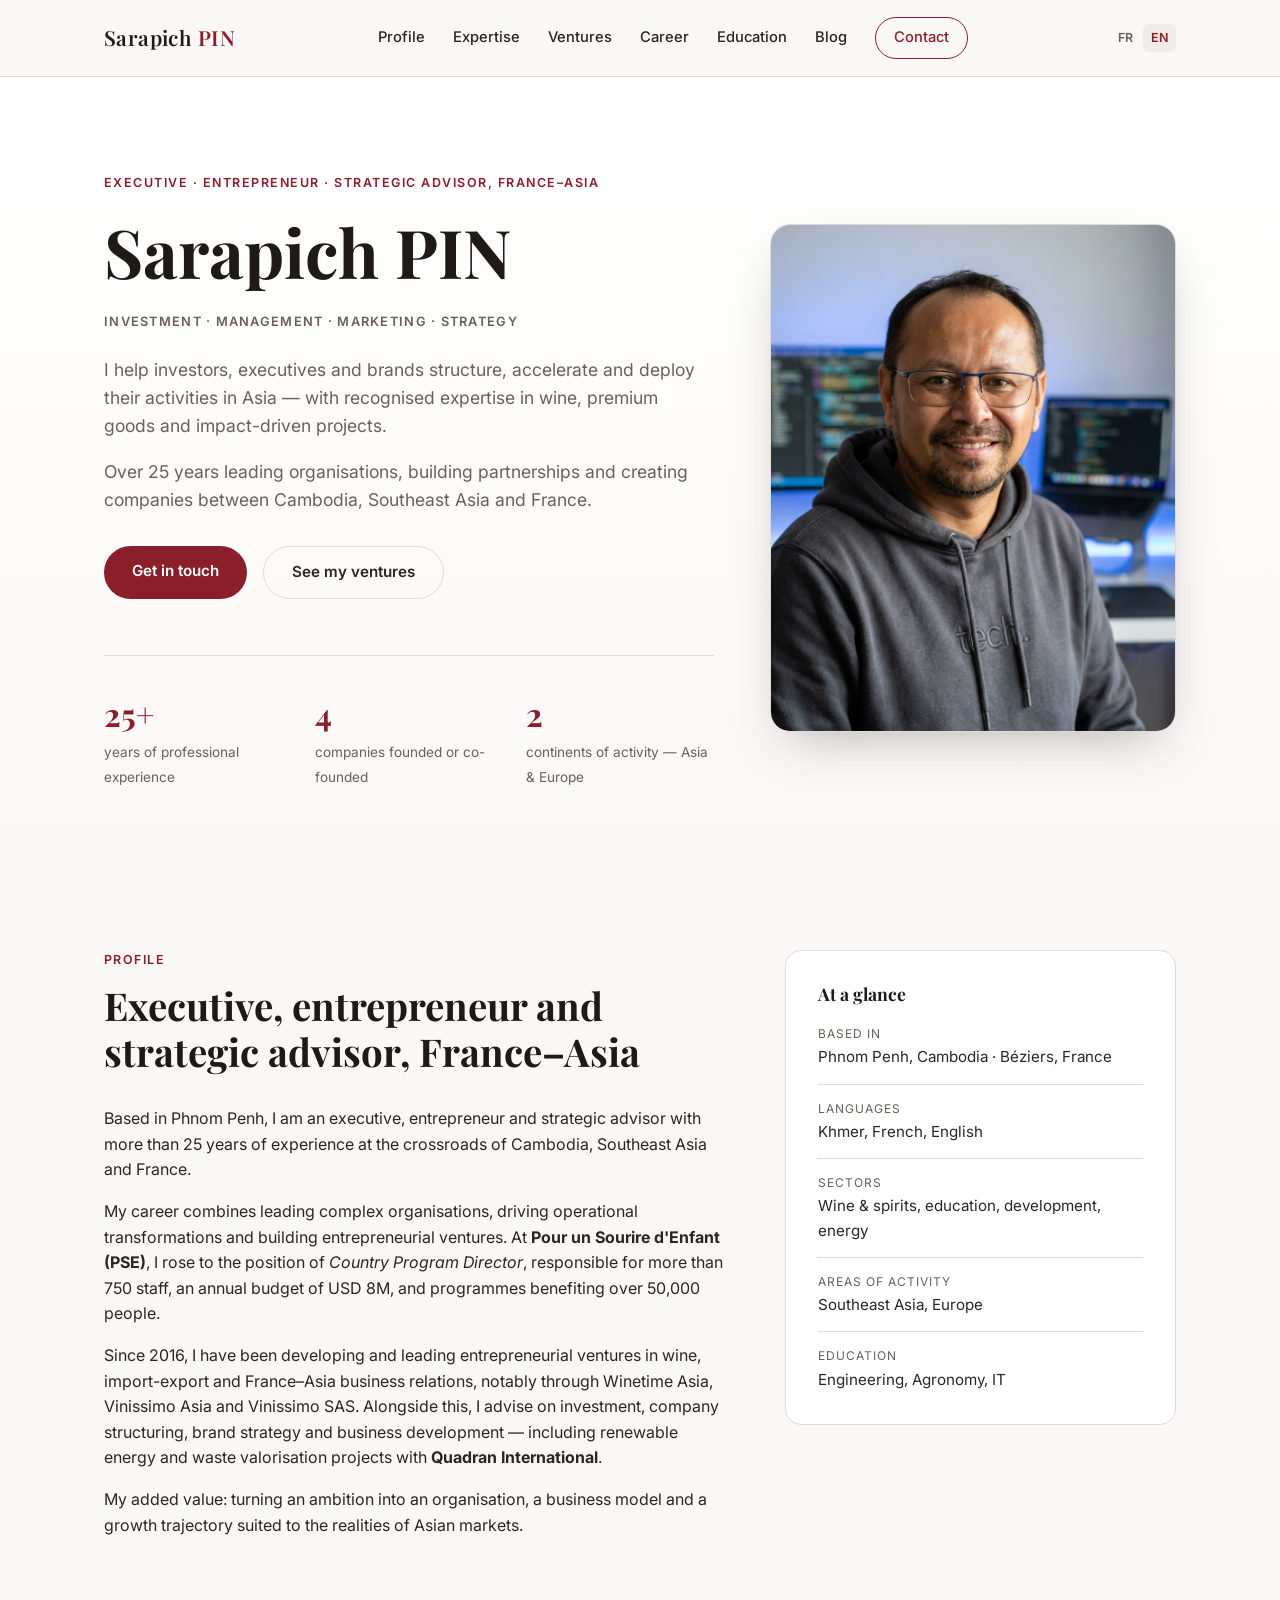
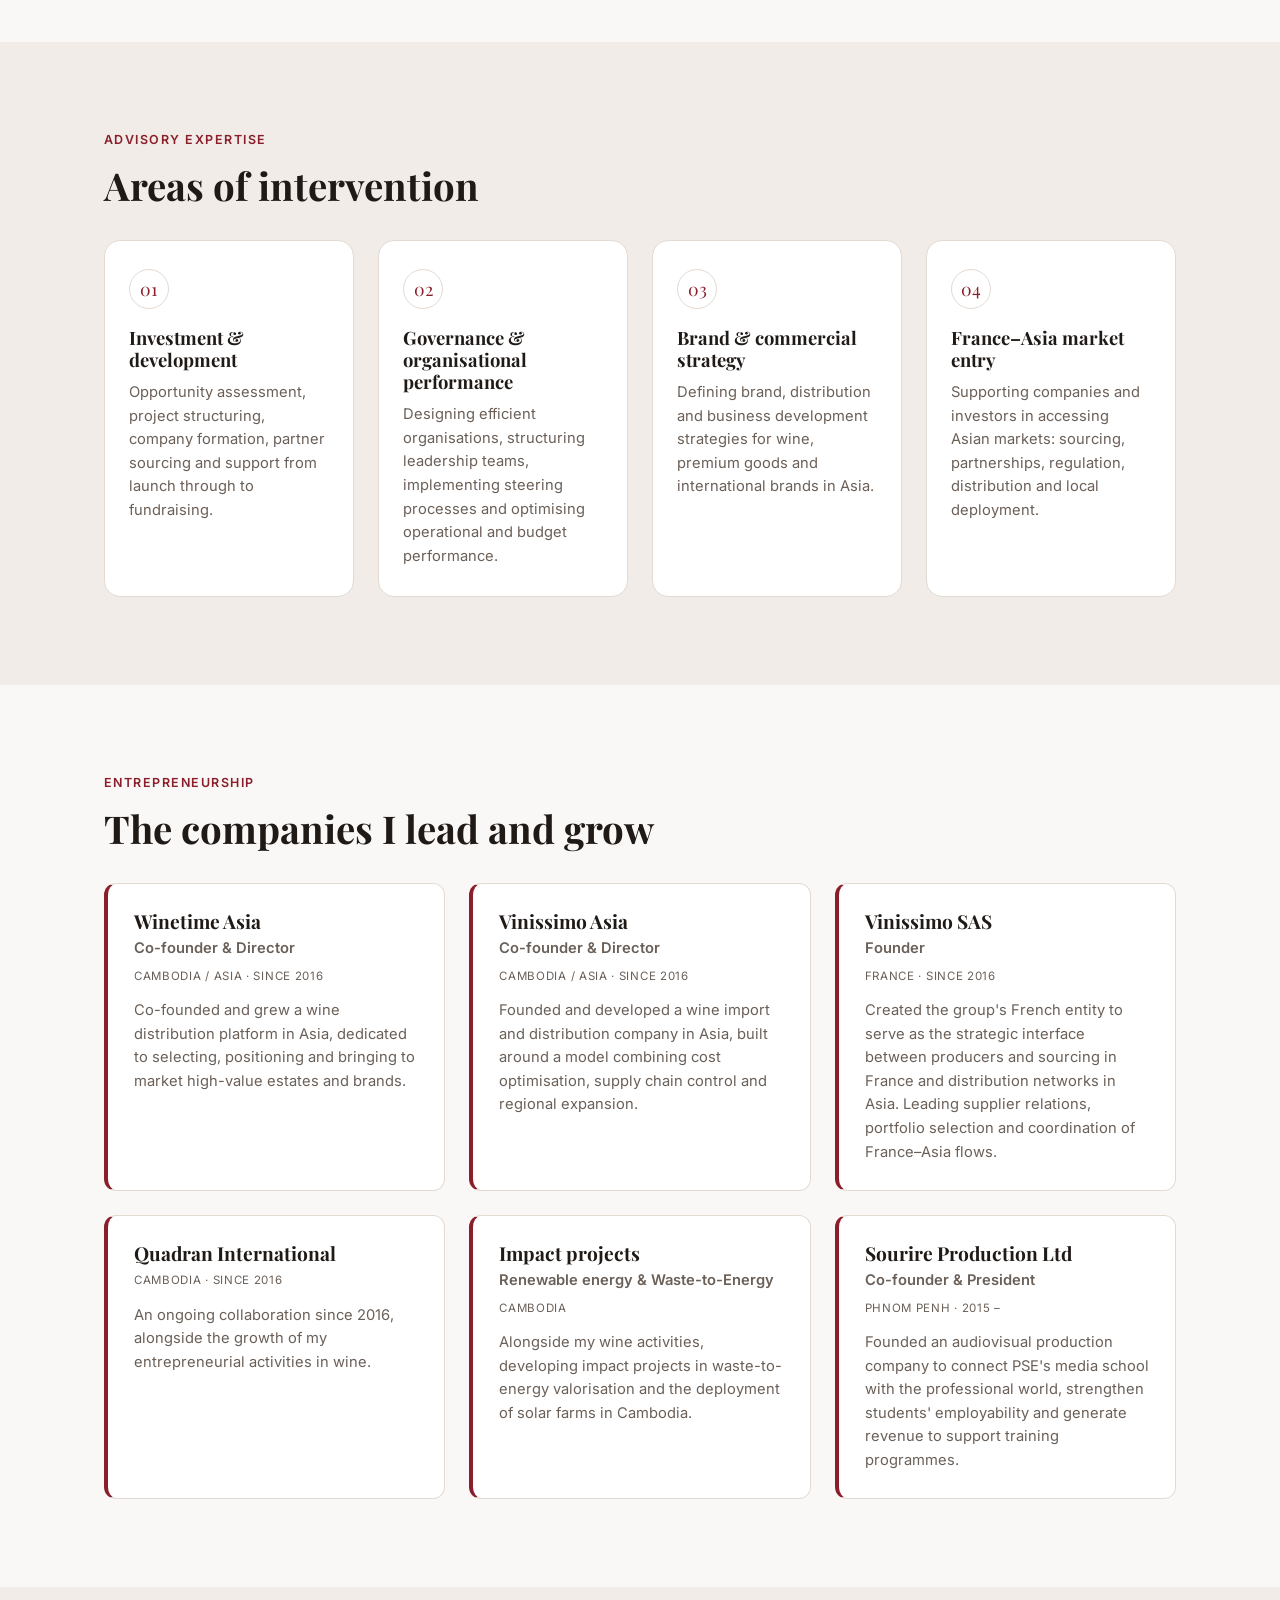
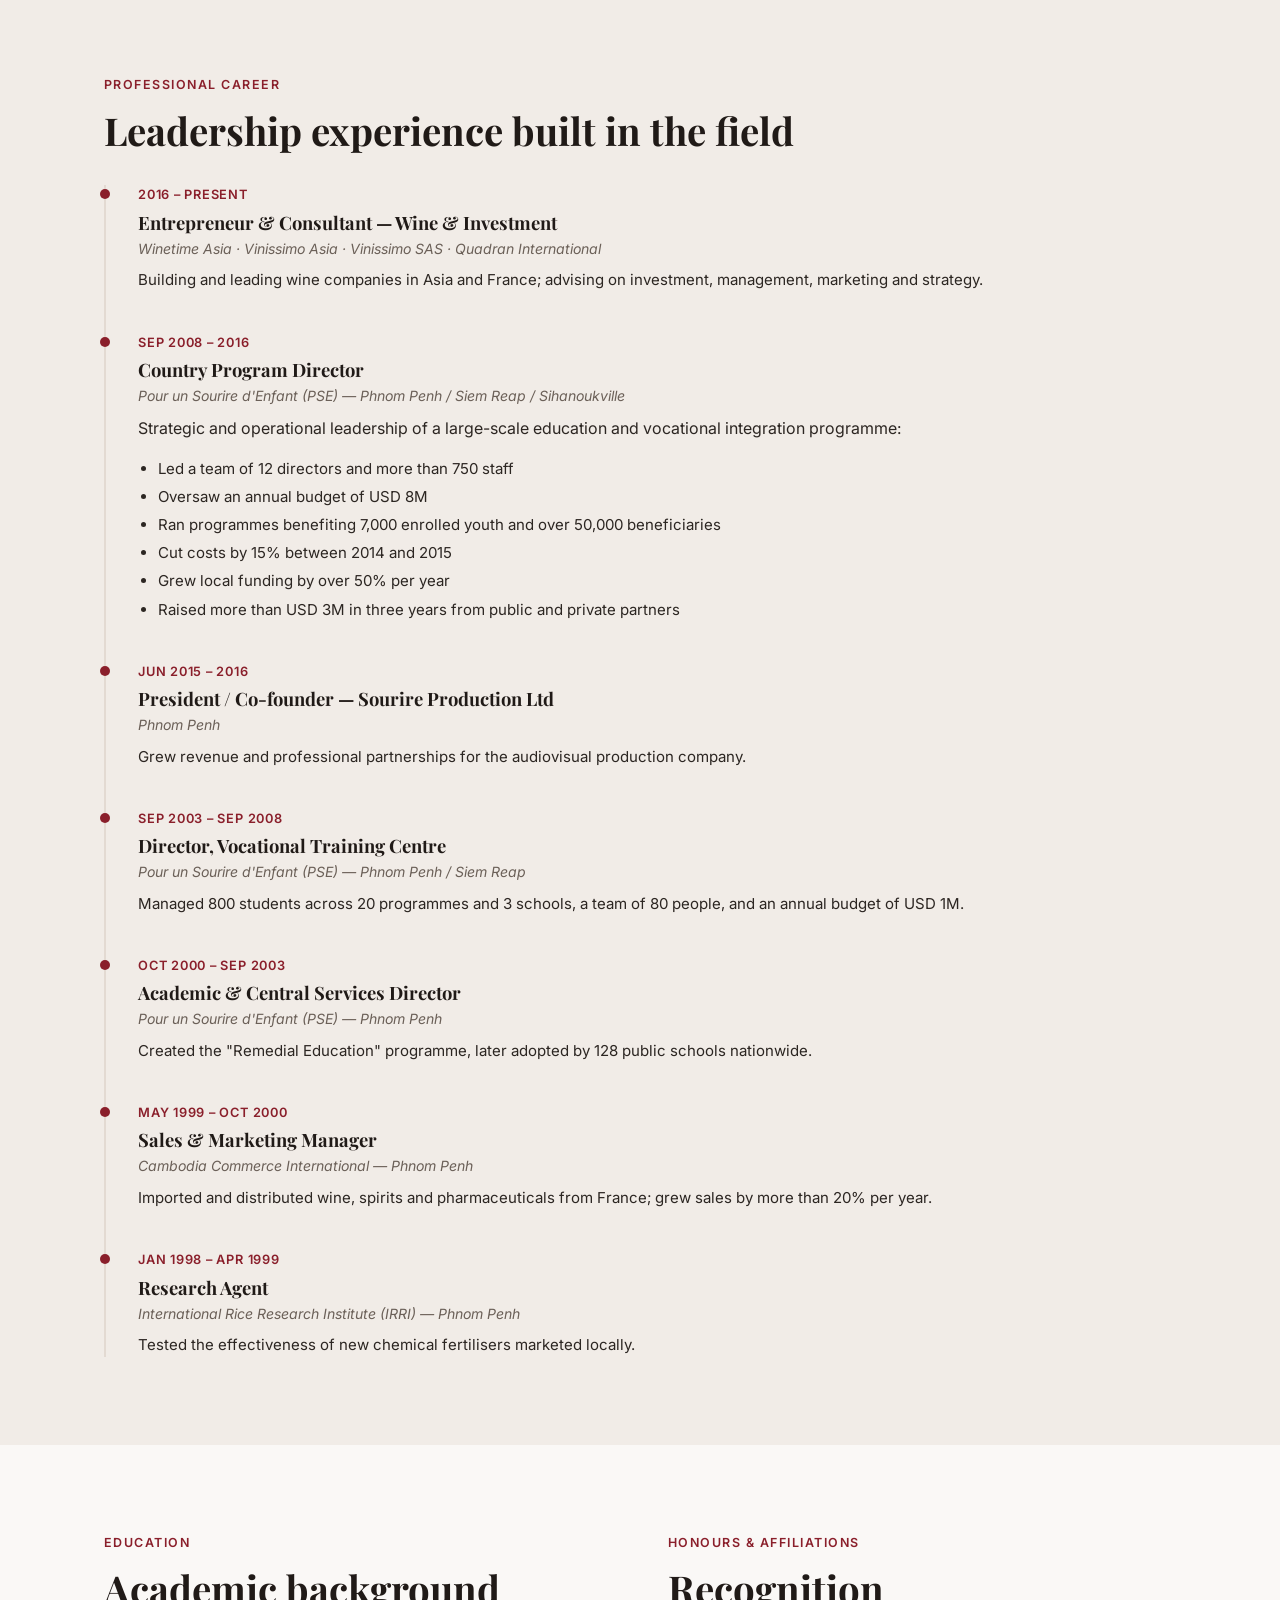
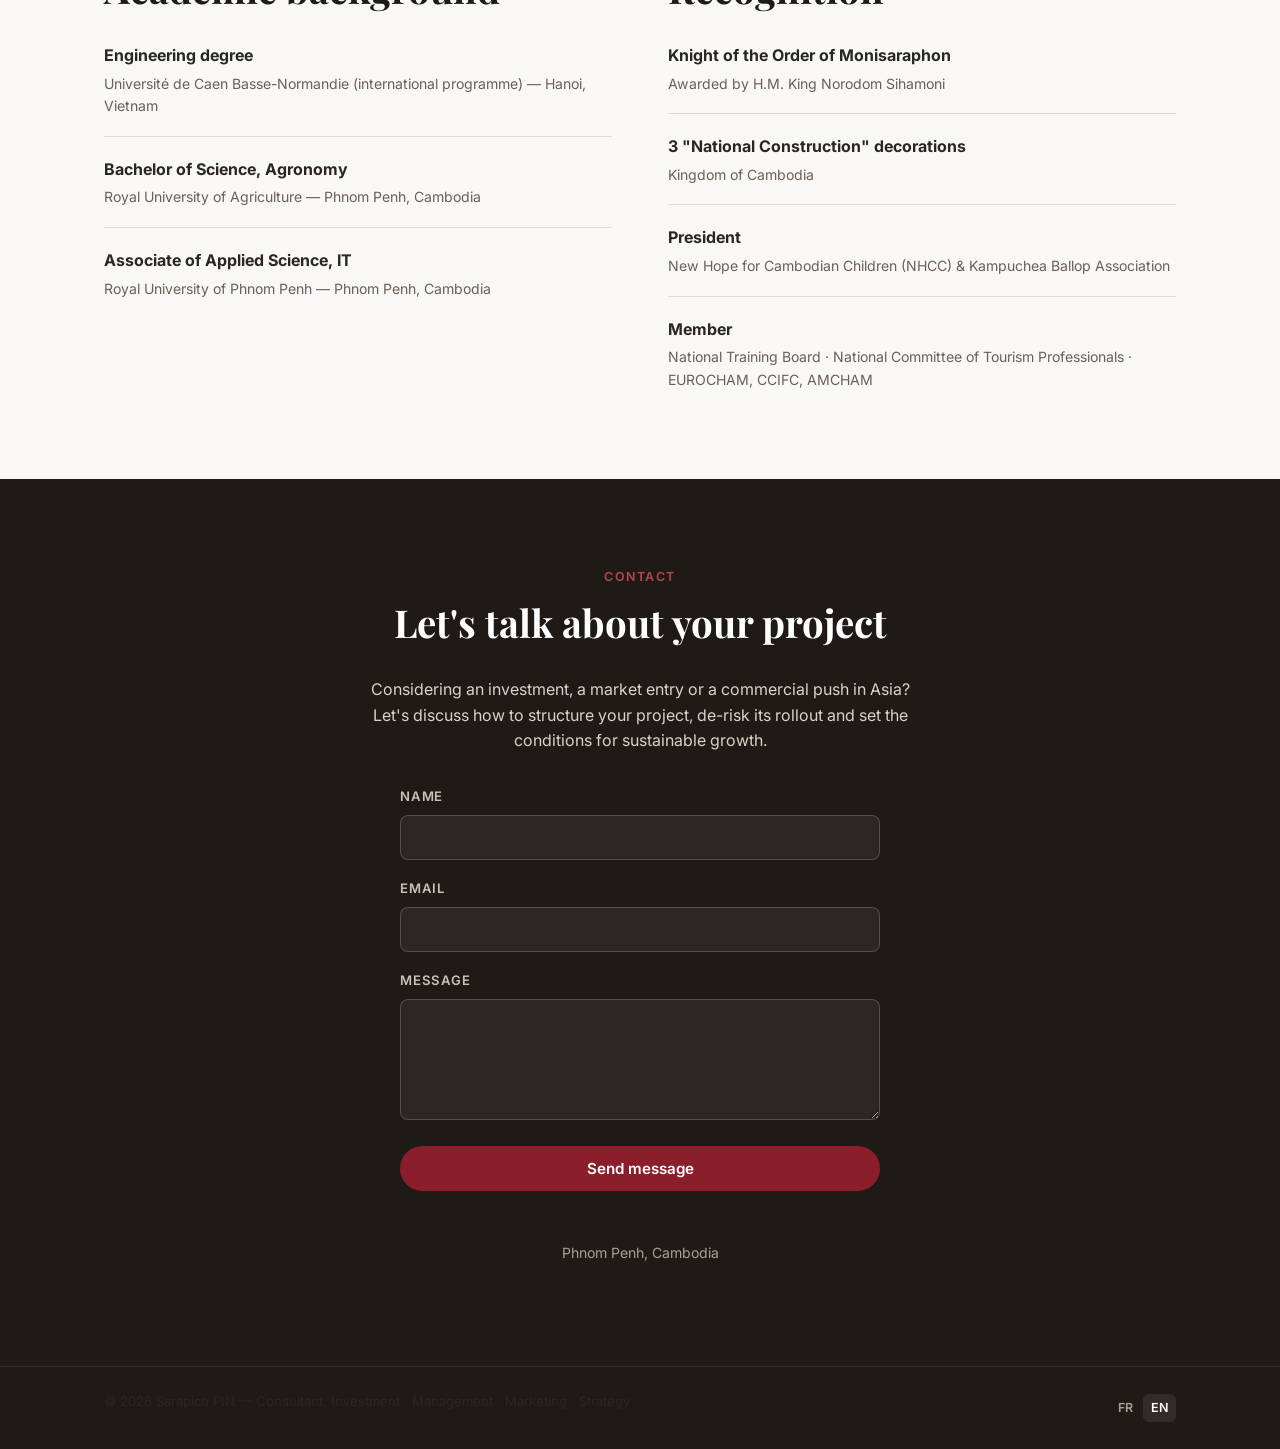
==== en/index.html @ e4fa8f8f "Add English translation of the site with a language switcher - Full English mirror of the site under" ====
<!doctype html>
<html lang="en">
<head>
<meta charset="UTF-8">
<meta name="viewport" content="width=device-width, initial-scale=1.0">
<title>Sarapich PIN — Executive &amp; Entrepreneur, France–Asia | Investment · Management · Marketing · Strategy</title>
<meta name="description" content="Sarapich PIN — Executive, entrepreneur and strategic advisor between France and Asia. Investment, governance, brand strategy and business development, with recognised expertise in wine (Winetime Asia, Vinissimo Asia, Vinissimo SAS).">
<link rel="preconnect" href="https://fonts.googleapis.com">
<link rel="preconnect" href="https://fonts.gstatic.com" crossorigin>
<link href="https://fonts.googleapis.com/css2?family=Playfair+Display:wght@500;600;700&family=Inter:wght@400;500;600;700&display=swap" rel="stylesheet">
<link rel="stylesheet" href="../css/style.css">
</head>
<body>

<header class="site-header" id="top">
  <div class="container header-inner">
    <a href="#top" class="logo">Sarapich <span>PIN</span></a>
    <nav class="nav" id="nav">
      <a href="#about">Profile</a>
      <a href="#expertise">Expertise</a>
      <a href="#ventures">Ventures</a>
      <a href="#experience">Career</a>
      <a href="#credentials">Education</a>
      <a href="blog.html">Blog</a>
      <a href="#contact" class="nav-cta">Contact</a>
    </nav>
    <div class="header-actions">
      <div class="lang-switch">
        <a href="../index.html">FR</a>
        <a href="index.html" class="is-active">EN</a>
      </div>
      <button class="nav-toggle" id="navToggle" aria-label="Open menu" aria-expanded="false">
        <span></span><span></span><span></span>
      </button>
    </div>
  </div>
</header>

<main>

  <section class="hero">
    <div class="container hero-inner">
      <div class="hero-text">
        <p class="eyebrow">Executive · Entrepreneur · Strategic Advisor, France–Asia</p>
        <h1>Sarapich PIN</h1>
        <p class="hero-tagline">Investment · Management · Marketing · Strategy</p>
        <p class="hero-lead">
          I help investors, executives and brands structure, accelerate and deploy their
          activities in Asia — with recognised expertise in wine, premium goods and
          impact-driven projects.
        </p>
        <p class="hero-lead">
          Over 25 years leading organisations, building partnerships and creating companies
          between Cambodia, Southeast Asia and France.
        </p>
        <div class="hero-actions">
          <a href="#contact" class="btn btn-primary">Get in touch</a>
          <a href="#ventures" class="btn btn-ghost">See my ventures</a>
        </div>
        <div class="hero-stats">
          <div><strong>25+</strong><span>years of professional experience</span></div>
          <div><strong>4</strong><span>companies founded or co-founded</span></div>
          <div><strong>2</strong><span>continents of activity — Asia &amp; Europe</span></div>
        </div>
      </div>
      <div class="hero-photo">
        <img src="../media/profil-hero.png" alt="Sarapich PIN">
      </div>
    </div>
  </section>

  <section id="about" class="section">
    <div class="container about-grid">
      <div>
        <p class="section-tag">Profile</p>
        <h2>Executive, entrepreneur and strategic advisor, France–Asia</h2>
        <p>
          Based in Phnom Penh, I am an executive, entrepreneur and strategic advisor with more
          than 25 years of experience at the crossroads of Cambodia, Southeast Asia and France.
        </p>
        <p>
          My career combines leading complex organisations, driving operational transformations
          and building entrepreneurial ventures. At <strong>Pour un Sourire d'Enfant (PSE)</strong>,
          I rose to the position of <em>Country Program Director</em>, responsible for more than
          750 staff, an annual budget of USD 8M, and programmes benefiting over 50,000 people.
        </p>
        <p>
          Since 2016, I have been developing and leading entrepreneurial ventures in wine,
          import-export and France–Asia business relations, notably through Winetime Asia,
          Vinissimo Asia and Vinissimo SAS. Alongside this, I advise on investment, company
          structuring, brand strategy and business development — including renewable energy and
          waste valorisation projects with <strong>Quadran International</strong>.
        </p>
        <p>
          My added value: turning an ambition into an organisation, a business model and a
          growth trajectory suited to the realities of Asian markets.
        </p>
      </div>
      <aside class="about-card">
        <h3>At a glance</h3>
        <ul class="fact-list">
          <li><span>Based in</span> Phnom Penh, Cambodia · Béziers, France</li>
          <li><span>Languages</span> Khmer, French, English</li>
          <li><span>Sectors</span> Wine &amp; spirits, education, development, energy</li>
          <li><span>Areas of activity</span> Southeast Asia, Europe</li>
          <li><span>Education</span> Engineering, Agronomy, IT</li>
        </ul>
      </aside>
    </div>
  </section>

  <section id="expertise" class="section section-alt">
    <div class="container">
      <p class="section-tag">Advisory expertise</p>
      <h2>Areas of intervention</h2>
      <div class="expertise-grid">
        <div class="expertise-card">
          <div class="expertise-icon">01</div>
          <h3>Investment &amp; development</h3>
          <p>
            Opportunity assessment, project structuring, company formation, partner sourcing and
            support from launch through to fundraising.
          </p>
        </div>
        <div class="expertise-card">
          <div class="expertise-icon">02</div>
          <h3>Governance &amp; organisational performance</h3>
          <p>
            Designing efficient organisations, structuring leadership teams, implementing
            steering processes and optimising operational and budget performance.
          </p>
        </div>
        <div class="expertise-card">
          <div class="expertise-icon">03</div>
          <h3>Brand &amp; commercial strategy</h3>
          <p>
            Defining brand, distribution and business development strategies for wine, premium
            goods and international brands in Asia.
          </p>
        </div>
        <div class="expertise-card">
          <div class="expertise-icon">04</div>
          <h3>France–Asia market entry</h3>
          <p>
            Supporting companies and investors in accessing Asian markets: sourcing,
            partnerships, regulation, distribution and local deployment.
          </p>
        </div>
      </div>
    </div>
  </section>

  <section id="ventures" class="section">
    <div class="container">
      <p class="section-tag">Entrepreneurship</p>
      <h2>The companies I lead and grow</h2>
      <div class="ventures-grid">

        <article class="venture-card">
          <div class="venture-head">
            <h3>Winetime Asia</h3>
            <p class="venture-role">Co-founder &amp; Director</p>
            <span class="venture-tag">Cambodia / Asia · Since 2016</span>
          </div>
          <p>Co-founded and grew a wine distribution platform in Asia, dedicated to selecting, positioning and bringing to market high-value estates and brands.</p>
        </article>

        <article class="venture-card">
          <div class="venture-head">
            <h3>Vinissimo Asia</h3>
            <p class="venture-role">Co-founder &amp; Director</p>
            <span class="venture-tag">Cambodia / Asia · Since 2016</span>
          </div>
          <p>Founded and developed a wine import and distribution company in Asia, built around a model combining cost optimisation, supply chain control and regional expansion.</p>
        </article>

        <article class="venture-card">
          <div class="venture-head">
            <h3>Vinissimo SAS</h3>
            <p class="venture-role">Founder</p>
            <span class="venture-tag">France · Since 2016</span>
          </div>
          <p>Created the group's French entity to serve as the strategic interface between producers and sourcing in France and distribution networks in Asia. Leading supplier relations, portfolio selection and coordination of France–Asia flows.</p>
        </article>

        <article class="venture-card">
          <div class="venture-head">
            <h3>Quadran International</h3>
            <span class="venture-tag">Cambodia · Since 2016</span>
          </div>
          <p>An ongoing collaboration since 2016, alongside the growth of my entrepreneurial activities in wine.</p>
        </article>

        <article class="venture-card">
          <div class="venture-head">
            <h3>Impact projects</h3>
            <p class="venture-role">Renewable energy &amp; Waste-to-Energy</p>
            <span class="venture-tag">Cambodia</span>
          </div>
          <p>Alongside my wine activities, developing impact projects in waste-to-energy valorisation and the deployment of solar farms in Cambodia.</p>
        </article>

        <article class="venture-card">
          <div class="venture-head">
            <h3>Sourire Production Ltd</h3>
            <p class="venture-role">Co-founder &amp; President</p>
            <span class="venture-tag">Phnom Penh · 2015 –</span>
          </div>
          <p>Founded an audiovisual production company to connect PSE's media school with the professional world, strengthen students' employability and generate revenue to support training programmes.</p>
        </article>

      </div>
    </div>
  </section>

  <section id="experience" class="section section-alt">
    <div class="container">
      <p class="section-tag">Professional career</p>
      <h2>Leadership experience built in the field</h2>

      <div class="timeline">

        <div class="timeline-item">
          <div class="timeline-date">2016 – Present</div>
          <div class="timeline-content">
            <h3>Entrepreneur &amp; Consultant — Wine &amp; Investment</h3>
            <p class="timeline-org">Winetime Asia · Vinissimo Asia · Vinissimo SAS · Quadran International</p>
            <p>Building and leading wine companies in Asia and France; advising on investment, management, marketing and strategy.</p>
          </div>
        </div>

        <div class="timeline-item">
          <div class="timeline-date">Sep 2008 – 2016</div>
          <div class="timeline-content">
            <h3>Country Program Director</h3>
            <p class="timeline-org">Pour un Sourire d'Enfant (PSE) — Phnom Penh / Siem Reap / Sihanoukville</p>
            <p>Strategic and operational leadership of a large-scale education and vocational integration programme:</p>
            <ul class="timeline-list">
              <li>Led a team of 12 directors and more than 750 staff</li>
              <li>Oversaw an annual budget of USD 8M</li>
              <li>Ran programmes benefiting 7,000 enrolled youth and over 50,000 beneficiaries</li>
              <li>Cut costs by 15% between 2014 and 2015</li>
              <li>Grew local funding by over 50% per year</li>
              <li>Raised more than USD 3M in three years from public and private partners</li>
            </ul>
          </div>
        </div>

        <div class="timeline-item">
          <div class="timeline-date">Jun 2015 – 2016</div>
          <div class="timeline-content">
            <h3>President / Co-founder — Sourire Production Ltd</h3>
            <p class="timeline-org">Phnom Penh</p>
            <p>Grew revenue and professional partnerships for the audiovisual production company.</p>
          </div>
        </div>

        <div class="timeline-item">
          <div class="timeline-date">Sep 2003 – Sep 2008</div>
          <div class="timeline-content">
            <h3>Director, Vocational Training Centre</h3>
            <p class="timeline-org">Pour un Sourire d'Enfant (PSE) — Phnom Penh / Siem Reap</p>
            <p>Managed 800 students across 20 programmes and 3 schools, a team of 80 people, and an annual budget of USD 1M.</p>
          </div>
        </div>

        <div class="timeline-item">
          <div class="timeline-date">Oct 2000 – Sep 2003</div>
          <div class="timeline-content">
            <h3>Academic &amp; Central Services Director</h3>
            <p class="timeline-org">Pour un Sourire d'Enfant (PSE) — Phnom Penh</p>
            <p>Created the "Remedial Education" programme, later adopted by 128 public schools nationwide.</p>
          </div>
        </div>

        <div class="timeline-item">
          <div class="timeline-date">May 1999 – Oct 2000</div>
          <div class="timeline-content">
            <h3>Sales &amp; Marketing Manager</h3>
            <p class="timeline-org">Cambodia Commerce International — Phnom Penh</p>
            <p>Imported and distributed wine, spirits and pharmaceuticals from France; grew sales by more than 20% per year.</p>
          </div>
        </div>

        <div class="timeline-item">
          <div class="timeline-date">Jan 1998 – Apr 1999</div>
          <div class="timeline-content">
            <h3>Research Agent</h3>
            <p class="timeline-org">International Rice Research Institute (IRRI) — Phnom Penh</p>
            <p>Tested the effectiveness of new chemical fertilisers marketed locally.</p>
          </div>
        </div>

      </div>
    </div>
  </section>

  <section id="credentials" class="section">
    <div class="container credentials-grid">

      <div>
        <p class="section-tag">Education</p>
        <h2>Academic background</h2>
        <ul class="credential-list">
          <li>
            <strong>Engineering degree</strong>
            <span>Université de Caen Basse-Normandie (international programme) — Hanoi, Vietnam</span>
          </li>
          <li>
            <strong>Bachelor of Science, Agronomy</strong>
            <span>Royal University of Agriculture — Phnom Penh, Cambodia</span>
          </li>
          <li>
            <strong>Associate of Applied Science, IT</strong>
            <span>Royal University of Phnom Penh — Phnom Penh, Cambodia</span>
          </li>
        </ul>
      </div>

      <div>
        <p class="section-tag">Honours &amp; affiliations</p>
        <h2>Recognition</h2>
        <ul class="credential-list">
          <li>
            <strong>Knight of the Order of Monisaraphon</strong>
            <span>Awarded by H.M. King Norodom Sihamoni</span>
          </li>
          <li>
            <strong>3 "National Construction" decorations</strong>
            <span>Kingdom of Cambodia</span>
          </li>
          <li>
            <strong>President</strong>
            <span>New Hope for Cambodian Children (NHCC) &amp; Kampuchea Ballop Association</span>
          </li>
          <li>
            <strong>Member</strong>
            <span>National Training Board · National Committee of Tourism Professionals · EUROCHAM, CCIFC, AMCHAM</span>
          </li>
        </ul>
      </div>

    </div>
  </section>

  <section id="contact" class="section section-dark">
    <div class="container contact-inner">
      <p class="section-tag">Contact</p>
      <h2>Let's talk about your project</h2>
      <p class="contact-lead">
        Considering an investment, a market entry or a commercial push in Asia? Let's discuss
        how to structure your project, de-risk its rollout and set the conditions for
        sustainable growth.
      </p>
      <form class="contact-form" id="contactForm">
        <input type="hidden" name="access_key" value="a2bf5d04-9f09-4c7f-a1d5-9045fc11760f">
        <input type="hidden" name="subject" value="New message from sarapich.com">
        <input type="checkbox" name="botcheck" class="hp-field" tabindex="-1" autocomplete="off">

        <div class="form-row">
          <label for="cf-name">Name</label>
          <input type="text" id="cf-name" name="name" required>
        </div>
        <div class="form-row">
          <label for="cf-email">Email</label>
          <input type="email" id="cf-email" name="email" required>
        </div>
        <div class="form-row">
          <label for="cf-message">Message</label>
          <textarea id="cf-message" name="message" rows="5" required></textarea>
        </div>

        <button type="submit" class="btn btn-primary" id="cf-submit">Send message</button>
        <p class="form-status" id="cf-status" role="status" aria-live="polite"></p>
      </form>
      <p class="contact-location">Phnom Penh, Cambodia</p>
    </div>
  </section>

</main>

<footer class="site-footer">
  <div class="container footer-inner">
    <p>&copy; <span id="year"></span> Sarapich PIN — Consultant, Investment · Management · Marketing · Strategy</p>
    <div class="lang-switch">
      <a href="../index.html">FR</a>
      <a href="index.html" class="is-active">EN</a>
    </div>
  </div>
</footer>

<script src="../js/script.js"></script>
<script src="../js/contact-form.js"></script>
</body>
</html>
---- css/style.css ----
:root {
  --color-bg: #faf8f6;
  --color-bg-alt: #f1ece7;
  --color-dark: #201a17;
  --color-text: #2c2622;
  --color-muted: #6b6058;
  --color-accent: #8a1f2b;
  --color-accent-light: #b5464f;
  --color-border: #e3dad2;
  --font-heading: "Playfair Display", Georgia, serif;
  --font-body: "Inter", -apple-system, BlinkMacSystemFont, "Segoe UI", sans-serif;
  --container-width: 1120px;
}

* { box-sizing: border-box; }

html { scroll-behavior: smooth; }

body {
  margin: 0;
  font-family: var(--font-body);
  color: var(--color-text);
  background: var(--color-bg);
  line-height: 1.6;
}

h1, h2, h3 {
  font-family: var(--font-heading);
  color: var(--color-dark);
  margin: 0 0 0.5em;
  line-height: 1.2;
}

p { margin: 0 0 1em; color: var(--color-text); }

a { color: inherit; }

.container {
  max-width: var(--container-width);
  margin: 0 auto;
  padding: 0 24px;
}

/* Header */
.site-header {
  position: sticky;
  top: 0;
  z-index: 50;
  background: rgba(250, 248, 246, 0.92);
  backdrop-filter: blur(8px);
  border-bottom: 1px solid var(--color-border);
}

.header-inner {
  display: flex;
  align-items: center;
  justify-content: space-between;
  height: 76px;
}

.logo {
  font-family: var(--font-heading);
  font-size: 1.3rem;
  font-weight: 600;
  text-decoration: none;
  color: var(--color-dark);
  letter-spacing: 0.02em;
}

.logo span { color: var(--color-accent); }

.nav {
  display: flex;
  align-items: center;
  gap: 28px;
}

.nav a {
  text-decoration: none;
  font-size: 0.92rem;
  font-weight: 500;
  color: var(--color-text);
  transition: color 0.2s ease;
}

.nav a:hover { color: var(--color-accent); }

.nav-cta {
  padding: 8px 18px;
  border: 1px solid var(--color-accent);
  border-radius: 999px;
  color: var(--color-accent) !important;
}

.header-actions {
  display: flex;
  align-items: center;
  gap: 16px;
}

.lang-switch {
  display: flex;
  align-items: center;
  gap: 2px;
  font-size: 0.78rem;
  font-weight: 600;
}

.lang-switch a {
  text-decoration: none;
  color: var(--color-muted);
  padding: 4px 8px;
  border-radius: 6px;
  transition: color 0.15s ease, background 0.15s ease;
}

.lang-switch a:hover { color: var(--color-accent); }

.lang-switch a.is-active {
  color: var(--color-accent);
  background: var(--color-bg-alt);
}

.footer-inner {
  display: flex;
  flex-wrap: wrap;
  align-items: center;
  justify-content: space-between;
  gap: 12px;
}

.footer-inner .lang-switch a { color: #a89f97; }
.footer-inner .lang-switch a.is-active { color: #fff; background: rgba(255, 255, 255, 0.08); }

.nav-toggle {
  display: none;
  flex-direction: column;
  gap: 5px;
  background: none;
  border: none;
  cursor: pointer;
  padding: 6px;
}

.nav-toggle span {
  width: 24px;
  height: 2px;
  background: var(--color-dark);
  display: block;
}

/* Hero */
.hero {
  padding: 96px 0 72px;
  background: linear-gradient(180deg, #fff 0%, var(--color-bg) 100%);
}

.hero-inner {
  display: grid;
  grid-template-columns: 1.5fr 1fr;
  gap: 56px;
  align-items: center;
}

.hero-photo img {
  width: 100%;
  aspect-ratio: 4 / 5;
  object-fit: cover;
  border-radius: 20px;
  box-shadow: 0 20px 50px -20px rgba(32, 26, 23, 0.35);
  border: 1px solid var(--color-border);
}

.eyebrow {
  text-transform: uppercase;
  letter-spacing: 0.12em;
  font-size: 0.78rem;
  font-weight: 600;
  color: var(--color-accent);
  margin-bottom: 18px;
}

.hero h1 {
  font-size: clamp(2.6rem, 6vw, 4.2rem);
  margin-bottom: 20px;
}

.hero-tagline {
  text-transform: uppercase;
  letter-spacing: 0.1em;
  font-size: 0.8rem;
  font-weight: 600;
  color: var(--color-muted);
  margin-bottom: 24px;
}

.hero-lead {
  max-width: 640px;
  font-size: 1.1rem;
  color: var(--color-muted);
}

.hero-actions {
  display: flex;
  gap: 16px;
  margin: 32px 0 56px;
  flex-wrap: wrap;
}

.btn {
  display: inline-block;
  padding: 13px 28px;
  border-radius: 999px;
  text-decoration: none;
  font-weight: 600;
  font-size: 0.95rem;
  transition: transform 0.15s ease, box-shadow 0.15s ease, background 0.15s ease;
}

.btn-primary {
  background: var(--color-accent);
  color: #fff;
}

.btn-primary:hover {
  background: var(--color-accent-light);
  transform: translateY(-1px);
}

.btn-ghost {
  border: 1px solid var(--color-border);
  color: var(--color-text);
}

.btn-ghost:hover { border-color: var(--color-accent); color: var(--color-accent); }

.hero-stats {
  display: grid;
  grid-template-columns: repeat(3, minmax(0, 1fr));
  gap: 24px;
  max-width: 720px;
  border-top: 1px solid var(--color-border);
  padding-top: 32px;
}

.hero-stats strong {
  display: block;
  font-family: var(--font-heading);
  font-size: 2rem;
  color: var(--color-accent);
}

.hero-stats span {
  font-size: 0.85rem;
  color: var(--color-muted);
}

/* Sections */
.section { padding: 88px 0; }
.section-alt { background: var(--color-bg-alt); }

.section-tag {
  text-transform: uppercase;
  letter-spacing: 0.12em;
  font-size: 0.78rem;
  font-weight: 600;
  color: var(--color-accent);
  margin-bottom: 12px;
}

.section h2 {
  font-size: clamp(1.7rem, 3.2vw, 2.4rem);
  margin-bottom: 32px;
  max-width: 720px;
}

/* About */
.about-grid {
  display: grid;
  grid-template-columns: 1.6fr 1fr;
  gap: 56px;
  align-items: start;
}

.about-card {
  background: #fff;
  border: 1px solid var(--color-border);
  border-radius: 16px;
  padding: 32px;
}

.about-card h3 {
  font-size: 1.1rem;
  margin-bottom: 20px;
}

.fact-list {
  list-style: none;
  margin: 0;
  padding: 0;
  display: flex;
  flex-direction: column;
  gap: 14px;
}

.fact-list li {
  display: flex;
  flex-direction: column;
  font-size: 0.95rem;
  border-bottom: 1px solid var(--color-border);
  padding-bottom: 14px;
}

.fact-list li:last-child { border-bottom: none; padding-bottom: 0; }

.fact-list span {
  font-size: 0.75rem;
  text-transform: uppercase;
  letter-spacing: 0.08em;
  color: var(--color-muted);
  margin-bottom: 2px;
}

/* Expertise */
.expertise-grid {
  display: grid;
  grid-template-columns: repeat(4, minmax(0, 1fr));
  gap: 24px;
}

.expertise-card {
  background: #fff;
  border: 1px solid var(--color-border);
  border-radius: 16px;
  padding: 28px 24px;
}

.expertise-icon {
  font-family: var(--font-heading);
  font-size: 1.1rem;
  color: var(--color-accent);
  border: 1px solid var(--color-border);
  width: 40px;
  height: 40px;
  display: flex;
  align-items: center;
  justify-content: center;
  border-radius: 50%;
  margin-bottom: 18px;
}

.expertise-card h3 { font-size: 1.15rem; margin-bottom: 10px; }
.expertise-card p { font-size: 0.92rem; color: var(--color-muted); margin: 0; }

/* Ventures */
.ventures-grid {
  display: grid;
  grid-template-columns: repeat(auto-fit, minmax(280px, 1fr));
  gap: 24px;
}

.venture-card {
  background: #fff;
  border: 1px solid var(--color-border);
  border-left: 4px solid var(--color-accent);
  border-radius: 12px;
  padding: 26px;
}

.venture-head {
  display: flex;
  flex-direction: column;
  gap: 4px;
  margin-bottom: 14px;
}

.venture-head h3 { font-size: 1.2rem; margin: 0; }

.venture-role {
  font-size: 0.9rem;
  font-weight: 600;
  color: var(--color-accent);
  margin: 0;
}

.venture-tag {
  font-size: 0.72rem;
  text-transform: uppercase;
  letter-spacing: 0.06em;
  color: var(--color-muted);
  margin-top: 2px;
}

.venture-card p { font-size: 0.92rem; color: var(--color-muted); margin: 0; }

/* Timeline */
.timeline {
  display: flex;
  flex-direction: column;
  gap: 0;
  border-left: 2px solid var(--color-border);
  padding-left: 32px;
}

.timeline-item {
  position: relative;
  padding-bottom: 40px;
}

.timeline-item::before {
  content: "";
  position: absolute;
  left: -38px;
  top: 4px;
  width: 10px;
  height: 10px;
  border-radius: 50%;
  background: var(--color-accent);
}

.timeline-item:last-child { padding-bottom: 0; }

.timeline-date {
  font-size: 0.8rem;
  font-weight: 600;
  text-transform: uppercase;
  letter-spacing: 0.06em;
  color: var(--color-accent);
  margin-bottom: 6px;
}

.timeline-content h3 { font-size: 1.15rem; margin-bottom: 4px; }

.timeline-org {
  font-size: 0.88rem;
  color: var(--color-muted);
  font-style: italic;
  margin-bottom: 8px;
}

.timeline-list {
  margin: 0;
  padding-left: 20px;
  font-size: 0.94rem;
  color: var(--color-text);
  display: flex;
  flex-direction: column;
  gap: 4px;
}

.timeline-content p:last-child {
  font-size: 0.94rem;
  color: var(--color-text);
  margin: 0;
}

/* Credentials */
.credentials-grid {
  display: grid;
  grid-template-columns: repeat(2, minmax(0, 1fr));
  gap: 56px;
}

.credential-list {
  list-style: none;
  margin: 0;
  padding: 0;
  display: flex;
  flex-direction: column;
  gap: 20px;
}

.credential-list li {
  display: flex;
  flex-direction: column;
  border-bottom: 1px solid var(--color-border);
  padding-bottom: 18px;
}

.credential-list li:last-child { border-bottom: none; padding-bottom: 0; }

.credential-list strong { font-size: 1rem; margin-bottom: 4px; }
.credential-list span { font-size: 0.88rem; color: var(--color-muted); }

/* Contact */
.section-dark {
  background: var(--color-dark);
  color: #fff;
}

.section-dark .section-tag { color: var(--color-accent-light); }
.section-dark h2 { color: #fff; }

.contact-inner { text-align: center; }
.contact-inner .section-tag { justify-content: center; }
.contact-inner h2 { margin-left: auto; margin-right: auto; }

.contact-lead {
  max-width: 560px;
  margin: 0 auto 32px;
  color: #d8d2cc;
}

.contact-form {
  max-width: 480px;
  margin: 0 auto;
  text-align: left;
}

.hp-field {
  position: absolute;
  left: -9999px;
  opacity: 0;
  pointer-events: none;
}

.form-row {
  margin-bottom: 18px;
}

.form-row label {
  display: block;
  font-size: 0.82rem;
  font-weight: 600;
  text-transform: uppercase;
  letter-spacing: 0.06em;
  color: #c9c1b9;
  margin-bottom: 8px;
}

.form-row input,
.form-row textarea {
  width: 100%;
  padding: 12px 14px;
  border-radius: 8px;
  border: 1px solid rgba(255, 255, 255, 0.18);
  background: rgba(255, 255, 255, 0.06);
  color: #fff;
  font-family: var(--font-body);
  font-size: 0.95rem;
  resize: vertical;
}

.form-row input::placeholder,
.form-row textarea::placeholder {
  color: #8f857c;
}

.form-row input:focus,
.form-row textarea:focus {
  outline: none;
  border-color: var(--color-accent-light);
  background: rgba(255, 255, 255, 0.1);
}

.contact-form .btn {
  width: 100%;
  border: none;
  cursor: pointer;
  font-family: inherit;
}

.contact-form .btn:disabled {
  opacity: 0.6;
  cursor: not-allowed;
}

.form-status {
  margin: 14px 0 0;
  font-size: 0.88rem;
  min-height: 1.2em;
}

.form-status.is-success { color: #7fd99a; }
.form-status.is-error { color: #e08b8b; }

.contact-location {
  margin-top: 20px;
  font-size: 0.88rem;
  color: #a89f97;
}

/* Footer */
.site-footer {
  background: var(--color-dark);
  color: #a89f97;
  padding: 24px 0;
  font-size: 0.82rem;
  border-top: 1px solid rgba(255,255,255,0.08);
}

/* Responsive */
@media (max-width: 900px) {
  .about-grid, .credentials-grid { grid-template-columns: 1fr; gap: 32px; }
  .expertise-grid { grid-template-columns: repeat(2, minmax(0, 1fr)); }
  .hero-stats { grid-template-columns: 1fr; gap: 16px; }
  .hero-inner { grid-template-columns: 1fr; gap: 32px; }
  .hero-photo { max-width: 320px; margin: 0 auto; order: -1; }
}

@media (max-width: 720px) {
  .nav {
    position: absolute;
    top: 76px;
    left: 0;
    right: 0;
    background: #fff;
    flex-direction: column;
    align-items: flex-start;
    padding: 20px 24px 28px;
    border-bottom: 1px solid var(--color-border);
    display: none;
    gap: 18px;
  }
  .nav.open { display: flex; }
  .nav-toggle { display: flex; }
  .expertise-grid { grid-template-columns: 1fr; }
  .hero { padding: 64px 0 48px; }
  .section { padding: 64px 0; }
}

/* Nav active state */
.nav a.active { color: var(--color-accent); }

/* Blog */
.hero-compact { padding: 72px 0 48px; }

.page-switcher {
  display: flex;
  flex-wrap: wrap;
  gap: 8px;
  border-bottom: 1px solid var(--color-border);
  margin-bottom: 32px;
  padding-bottom: 16px;
}

.switcher-btn {
  padding: 9px 20px;
  border-radius: 999px;
  text-decoration: none;
  font-size: 0.88rem;
  font-weight: 600;
  color: var(--color-muted);
  background: var(--color-bg-alt);
  transition: all 0.15s ease;
}

.switcher-btn:hover { color: var(--color-accent); }

.switcher-btn.is-active {
  background: var(--color-accent);
  color: #fff;
}

.blog-filters {
  display: flex;
  gap: 10px;
  margin-bottom: 36px;
}

.filter-btn {
  padding: 9px 20px;
  border-radius: 999px;
  border: 1px solid var(--color-border);
  background: #fff;
  color: var(--color-text);
  font-size: 0.88rem;
  font-weight: 600;
  cursor: pointer;
  transition: all 0.15s ease;
}

.filter-btn:hover { border-color: var(--color-accent); color: var(--color-accent); }

.filter-btn.is-active {
  background: var(--color-accent);
  border-color: var(--color-accent);
  color: #fff;
}

.blog-grid {
  display: grid;
  grid-template-columns: repeat(auto-fill, minmax(280px, 1fr));
  gap: 28px;
}

.blog-card {
  margin: 0;
  background: #fff;
  border: 1px solid var(--color-border);
  border-radius: 14px;
  overflow: hidden;
}

.blog-media {
  position: relative;
  aspect-ratio: 4 / 3;
  background: var(--color-bg-alt);
  cursor: pointer;
  overflow: hidden;
}

.blog-media img,
.blog-media video {
  width: 100%;
  height: 100%;
  object-fit: cover;
  display: block;
}

.blog-media-type {
  position: absolute;
  top: 12px;
  left: 12px;
  background: rgba(32, 26, 23, 0.75);
  color: #fff;
  font-size: 0.7rem;
  text-transform: uppercase;
  letter-spacing: 0.06em;
  padding: 4px 10px;
  border-radius: 999px;
}

.blog-card figcaption { padding: 16px 18px; }

.blog-caption { font-size: 0.95rem; margin: 0 0 6px; }

.blog-date {
  font-size: 0.78rem;
  color: var(--color-muted);
  text-transform: uppercase;
  letter-spacing: 0.04em;
}

.blog-empty {
  text-align: center;
  color: var(--color-muted);
  padding: 40px 20px;
  border: 1px dashed var(--color-border);
  border-radius: 14px;
}

.blog-empty code {
  background: var(--color-bg-alt);
  padding: 2px 6px;
  border-radius: 4px;
  font-size: 0.9em;
}

/* Lightbox */
.lightbox {
  position: fixed;
  inset: 0;
  background: rgba(20, 16, 14, 0.92);
  display: flex;
  align-items: center;
  justify-content: center;
  z-index: 100;
  padding: 24px;
}

.lightbox[hidden] { display: none; }

.lightbox-content {
  max-width: min(900px, 92vw);
  max-height: 88vh;
}

.lightbox-content img,
.lightbox-content video {
  max-width: 100%;
  max-height: 88vh;
  border-radius: 8px;
  display: block;
}

.lightbox-close {
  position: absolute;
  top: 20px;
  right: 28px;
  background: none;
  border: none;
  color: #fff;
  font-size: 2.2rem;
  line-height: 1;
  cursor: pointer;
}

@media (max-width: 480px) {
  .blog-grid { grid-template-columns: 1fr; }
}

/* Article pages (Motivation & Relation, Wine Knowledge) */
.article-list {
  display: flex;
  flex-direction: column;
  gap: 24px;
  max-width: 760px;
}

.article-card {
  background: #fff;
  border: 1px solid var(--color-border);
  border-left: 4px solid var(--color-accent);
  border-radius: 12px;
  padding: 32px;
}

.article-date {
  display: block;
  font-size: 0.78rem;
  text-transform: uppercase;
  letter-spacing: 0.06em;
  color: var(--color-accent);
  font-weight: 600;
  margin-bottom: 10px;
}

.article-card h2 {
  font-size: 1.3rem;
  margin-bottom: 12px;
}

.article-card p {
  color: var(--color-muted);
  margin: 0;
}
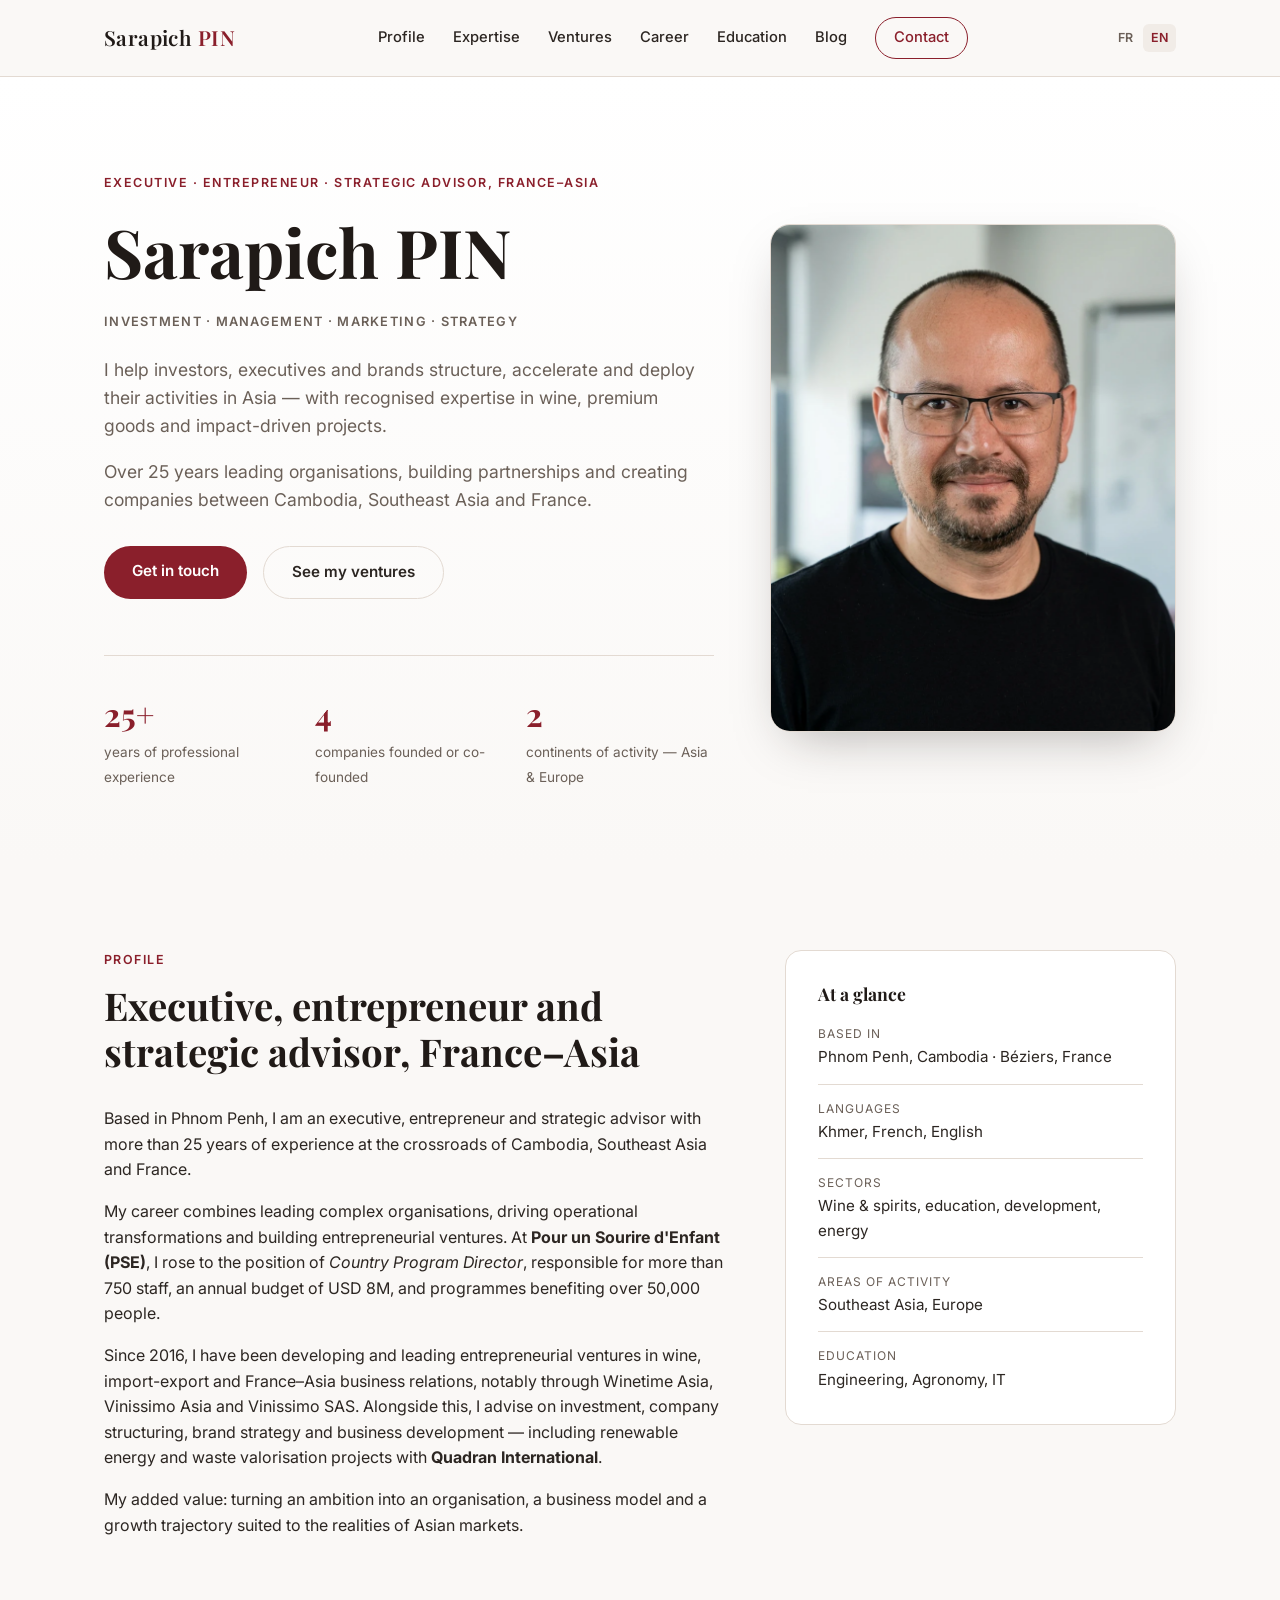
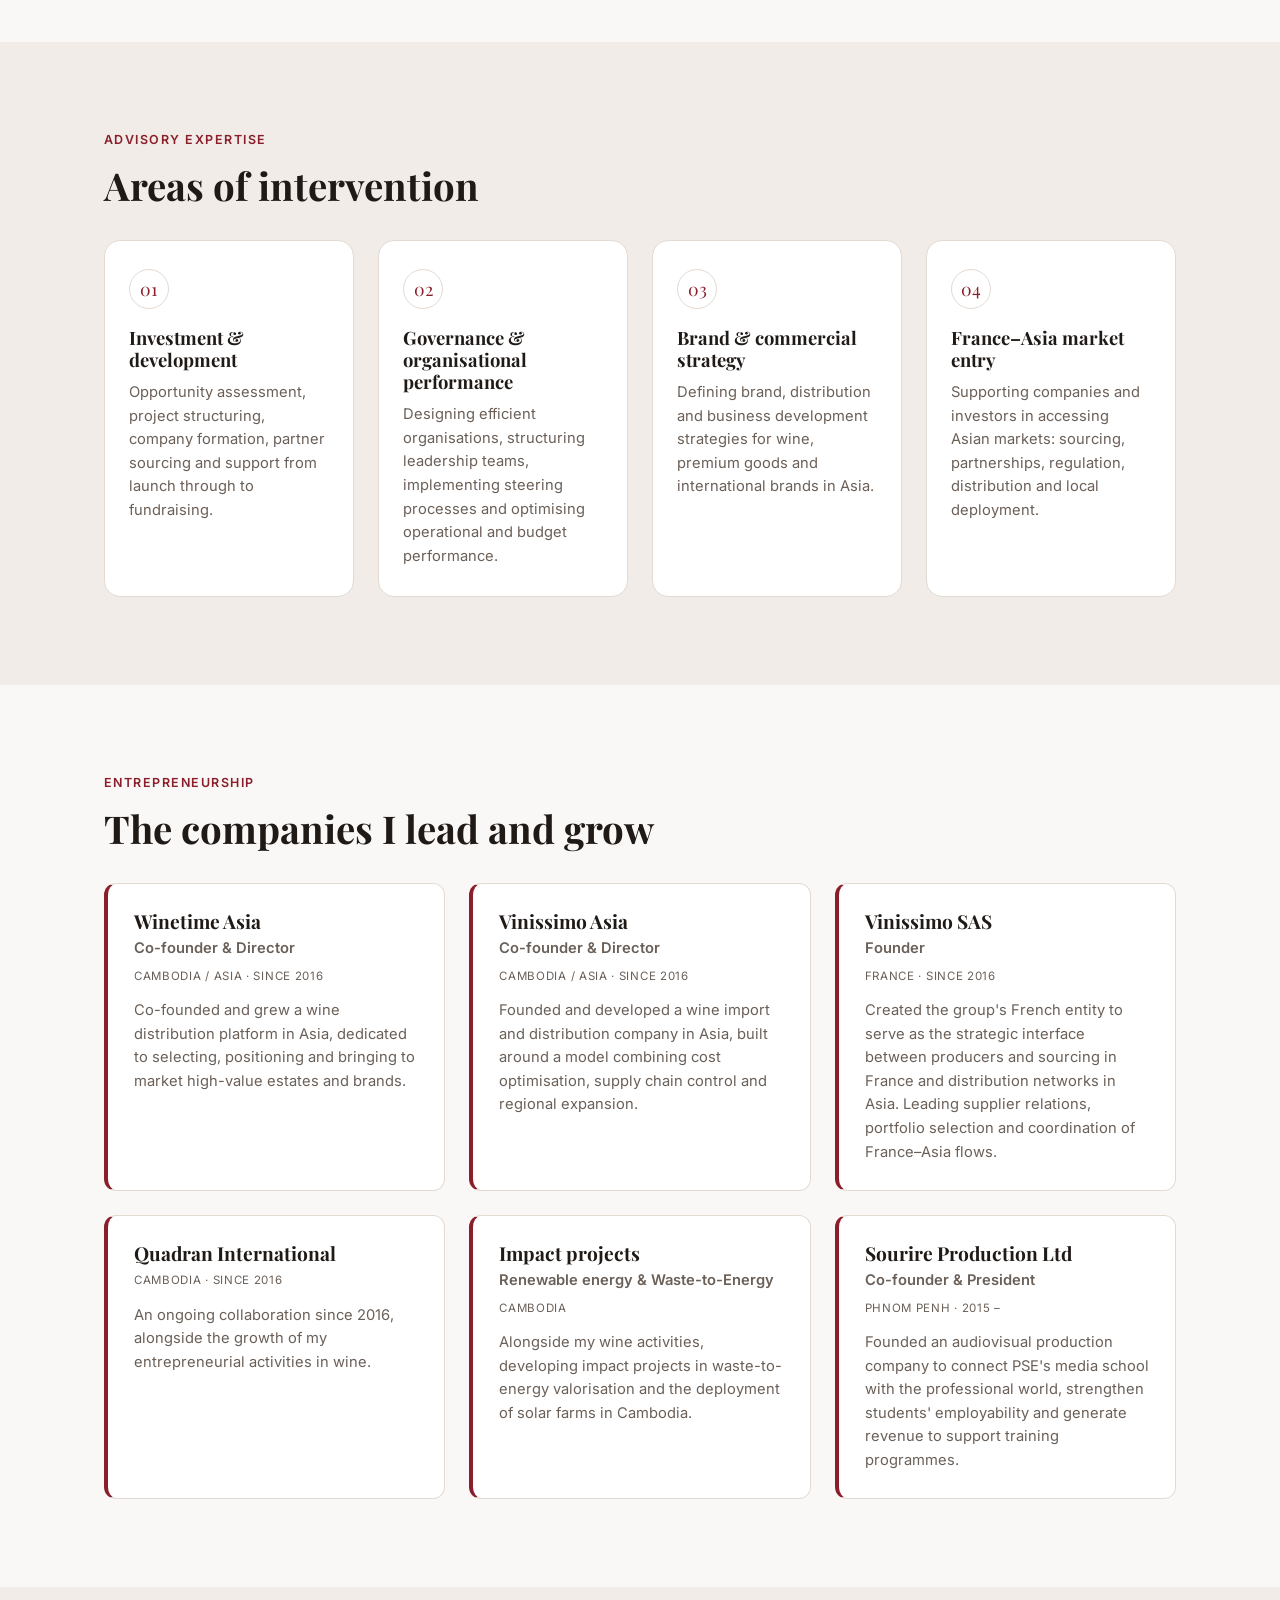
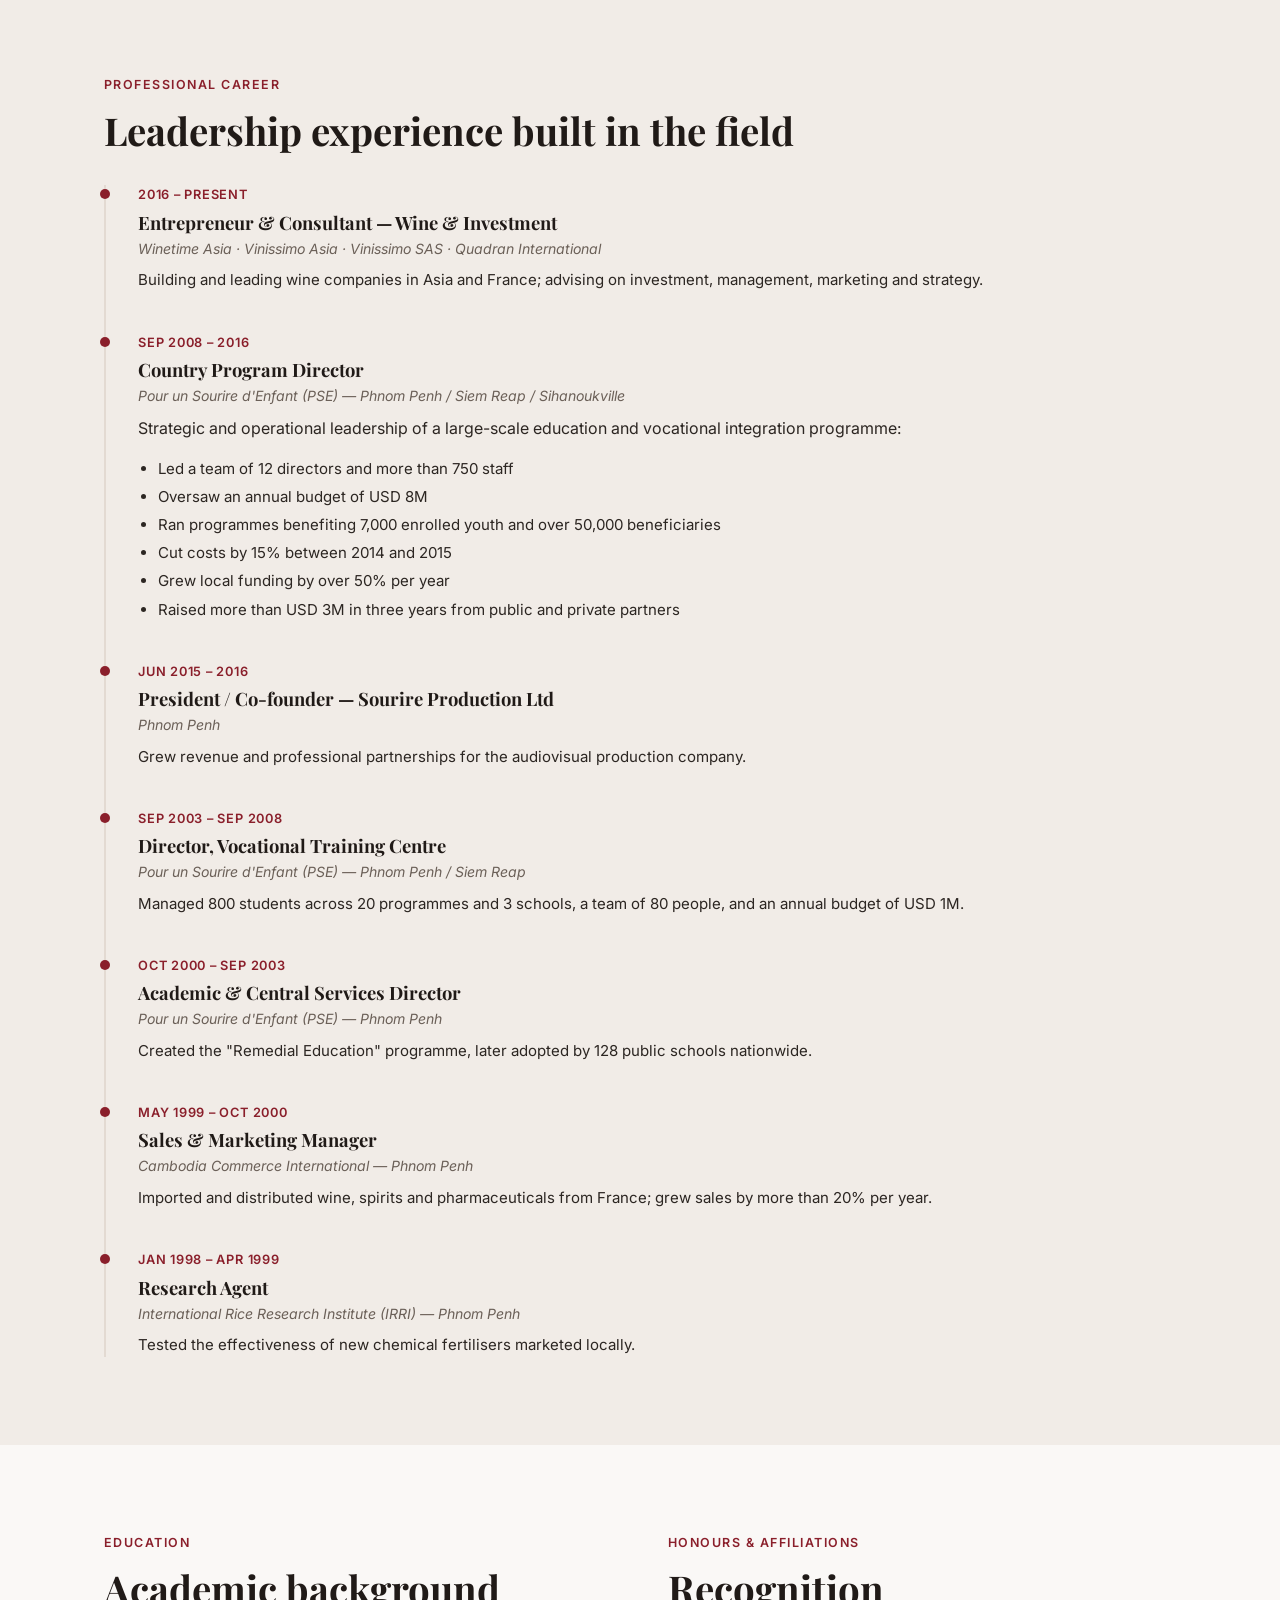
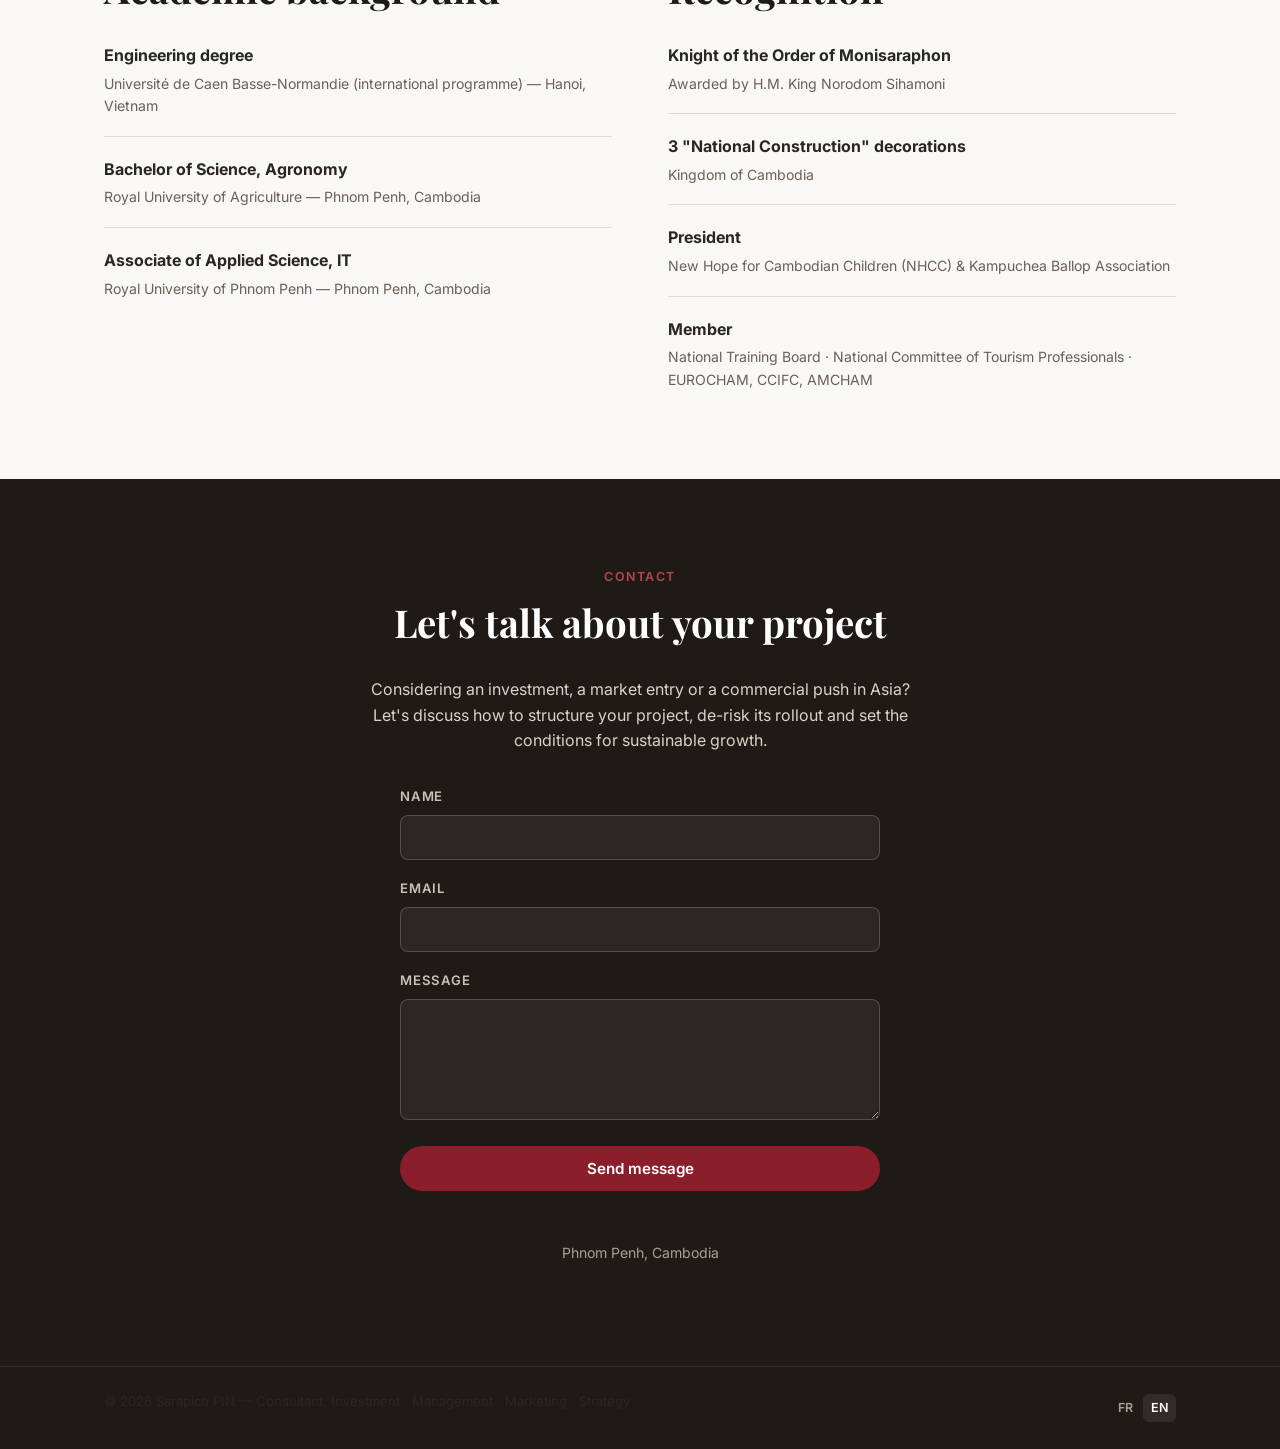
==== commit b424cac8: "Update hero profile photo Co-Authored-By: Claude Sonnet 5 <noreply@anthropic.com> Claude-Session: ht" ====
--- a/en/index.html
+++ b/en/index.html
@@ -64,7 +64,7 @@
         </div>
       </div>
       <div class="hero-photo">
-        <img src="../media/profil-hero.png" alt="Sarapich PIN">
+        <img src="../media/profil-hero-2.webp" alt="Sarapich PIN">
       </div>
     </div>
   </section>
